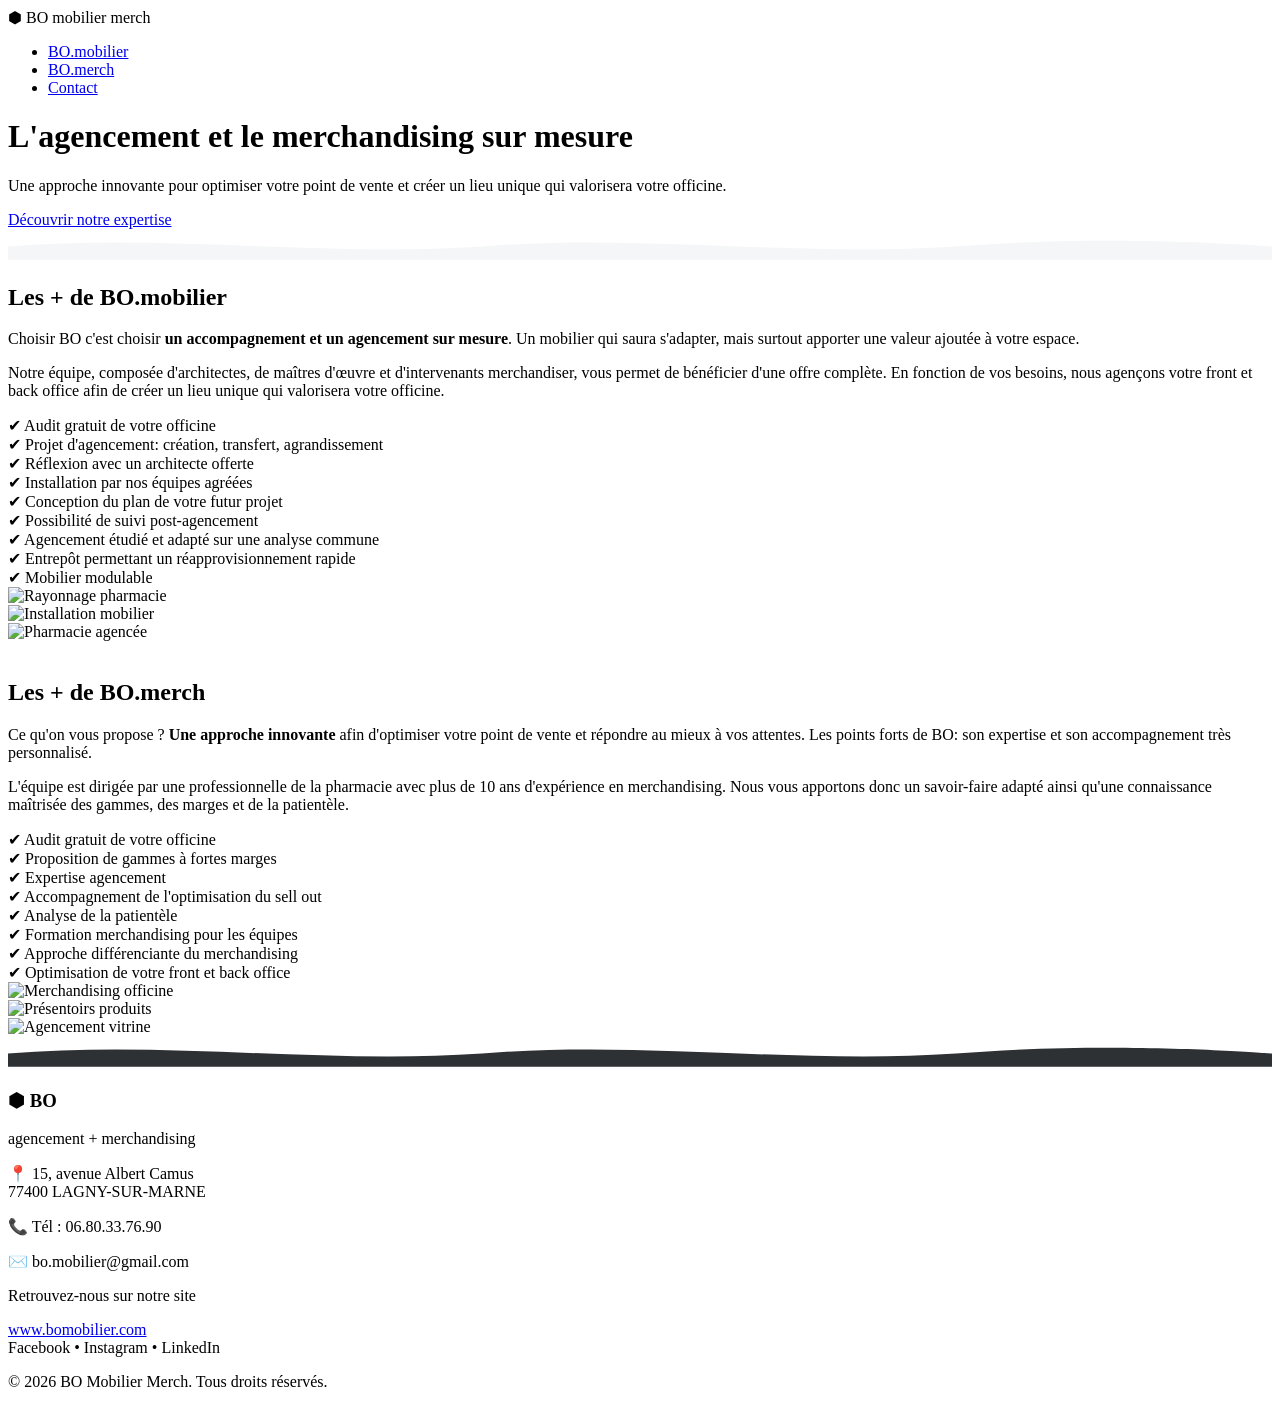
==== index.html @ 592b888e "Add files via upload" ====
<!DOCTYPE html>
<html lang="fr">
<head>
    <meta charset="UTF-8">
    <meta name="viewport" content="width=device-width, initial-scale=1.0">
    <title>BO Mobilier Merch | Agencement & Merchandising pour Pharmacies</title>
    <link rel="stylesheet" href="style.css">
    <link href="https://fonts.googleapis.com/css2?family=Montserrat:wght@300;400;600;700;900&display=swap" rel="stylesheet">
</head>
<body>

    <div id="scroll-progress"></div>

    <nav>
        <div class="logo">
            <span class="logo-icon">⬢</span> BO <span>mobilier merch</span>
        </div>
        <ul class="nav-links">
            <li><a href="#mobilier">BO.mobilier</a></li>
            <li><a href="#merch">BO.merch</a></li>
            <li><a href="#contact">Contact</a></li>
        </ul>
    </nav>

    <header class="hero">
        <div class="hero-content">
            <h1 style="animation: fadeInUp 0.8s ease 0.2s both;">L'agencement et le merchandising <span>sur mesure</span></h1>
            <p style="animation: fadeInUp 0.8s ease 0.5s both;">Une approche innovante pour optimiser votre point de vente et créer un lieu unique qui valorisera votre officine.</p>
            <a href="#mobilier" class="btn-primary" style="animation: fadeIn 0.8s ease 0.9s both;">Découvrir notre expertise</a>
        </div>
        <div class="wave-divider">
            <svg xmlns="http://www.w3.org/2000/svg" viewBox="0 0 2880 70" preserveAspectRatio="none">
                <path fill="#f4f6f7" d="M0,40 C360,10 720,65 1080,40 C1440,10 1800,65 2160,40 C2520,10 2880,40 2880,40 L2880,70 L0,70 Z"/>
            </svg>
        </div>
    </header>

    <section id="mobilier" class="section-detail bg-light">
        <div class="container text-center">
            <h2 class="reveal">Les <span class="plus">+</span> de BO.mobilier</h2>
            <p class="intro-text reveal reveal-delay-1">Choisir BO c'est choisir <strong>un accompagnement et un agencement sur mesure</strong>. Un mobilier qui saura s'adapter, mais surtout apporter une valeur ajoutée à votre espace.</p>
            <p class="sub-text reveal reveal-delay-2">Notre équipe, composée d'architectes, de maîtres d'œuvre et d'intervenants merchandiser, vous permet de bénéficier d'une offre complète. En fonction de vos besoins, nous agençons votre front et back office afin de créer un lieu unique qui valorisera votre officine.</p>

            <div class="features-grid">
                <div class="feature-item reveal reveal-delay-1">✔ Audit gratuit de votre officine</div>
                <div class="feature-item reveal reveal-delay-2">✔ Projet d'agencement: création, transfert, agrandissement</div>
                <div class="feature-item reveal reveal-delay-3">✔ Réflexion avec un architecte offerte</div>
                <div class="feature-item reveal reveal-delay-1">✔ Installation par nos équipes agréées</div>
                <div class="feature-item reveal reveal-delay-2">✔ Conception du plan de votre futur projet</div>
                <div class="feature-item reveal reveal-delay-3">✔ Possibilité de suivi post-agencement</div>
                <div class="feature-item reveal reveal-delay-1">✔ Agencement étudié et adapté sur une analyse commune</div>
                <div class="feature-item reveal reveal-delay-2">✔ Entrepôt permettant un réapprovisionnement rapide</div>
                <div class="feature-item reveal reveal-delay-3">✔ Mobilier modulable</div>
            </div>

            <div class="image-gallery">
                <div class="img-box reveal reveal-delay-1"><img src="pharma4.png" alt="Rayonnage pharmacie"></div>
                <div class="img-box reveal reveal-delay-2"><img src="pharma2.png" alt="Installation mobilier"></div>
                <div class="img-box reveal reveal-delay-3"><img src="pharma6.jpg" alt="Pharmacie agencée"></div>
            </div>
        </div>
    </section>

    <section class="panoramic-banner" id="panoramicBanner">
        <img src="pharma5.jpg" id="panoramicImg" class="panoramic-img" alt="Transition">
    </section>

    <section id="merch" class="section-detail bg-green">
        <div class="container text-center">
            <h2 class="reveal">Les <span class="plus">+</span> de BO.merch</h2>
            <p class="intro-text reveal reveal-delay-1">Ce qu'on vous propose ? <strong>Une approche innovante</strong> afin d'optimiser votre point de vente et répondre au mieux à vos attentes. Les points forts de BO: son expertise et son accompagnement très personnalisé.</p>
            <p class="sub-text reveal reveal-delay-2">L'équipe est dirigée par une professionnelle de la pharmacie avec plus de 10 ans d'expérience en merchandising. Nous vous apportons donc un savoir-faire adapté ainsi qu'une connaissance maîtrisée des gammes, des marges et de la patientèle.</p>

            <div class="features-grid">
                <div class="feature-item reveal reveal-delay-1">✔ Audit gratuit de votre officine</div>
                <div class="feature-item reveal reveal-delay-2">✔ Proposition de gammes à fortes marges</div>
                <div class="feature-item reveal reveal-delay-3">✔ Expertise agencement</div>
                <div class="feature-item reveal reveal-delay-1">✔ Accompagnement de l'optimisation du sell out</div>
                <div class="feature-item reveal reveal-delay-2">✔ Analyse de la patientèle</div>
                <div class="feature-item reveal reveal-delay-3">✔ Formation merchandising pour les équipes</div>
                <div class="feature-item reveal reveal-delay-1">✔ Approche différenciante du merchandising</div>
                <div class="feature-item reveal reveal-delay-2">✔ Optimisation de votre front et back office</div>
            </div>

            <div class="image-gallery">
                <div class="img-box reveal reveal-delay-1"><img src="pharma1.jpeg" alt="Merchandising officine"></div>
                <div class="img-box reveal reveal-delay-2"><img src="pharma3.png" alt="Présentoirs produits"></div>
                <div class="img-box reveal reveal-delay-3"><img src="pharma5.jpg" alt="Agencement vitrine"></div>
            </div>
        </div>
        <div class="wave-divider">
            <svg xmlns="http://www.w3.org/2000/svg" viewBox="0 0 2880 70" preserveAspectRatio="none">
                <path fill="#2d3134" d="M0,40 C360,10 720,65 1080,40 C1440,10 1800,65 2160,40 C2520,10 2880,40 2880,40 L2880,70 L0,70 Z"/>
            </svg>
        </div>
    </section>

    <footer id="contact" class="bg-dark">
        <div class="footer-container">
            <div class="footer-logo">
                <h3><span class="logo-icon">⬢</span> BO</h3>
                <p>agencement + merchandising</p>
            </div>
            <div class="footer-contact">
                <p>📍 15, avenue Albert Camus<br>77400 LAGNY-SUR-MARNE</p>
                <p>📞 Tél : 06.80.33.76.90</p>
                <p>✉️ bo.mobilier@gmail.com</p>
            </div>
            <div class="footer-social">
                <p>Retrouvez-nous sur notre site</p>
                <a href="http://www.bomobilier.com" class="website-link">www.bomobilier.com</a>
                <div class="social-icons">
                    <span>Facebook</span> • <span>Instagram</span> • <span>LinkedIn</span>
                </div>
            </div>
        </div>
        <div class="footer-bottom">
            <p>&copy; 2026 BO Mobilier Merch. Tous droits réservés.</p>
        </div>
    </footer>


    <script>
        const observer = new IntersectionObserver((entries) => {
            entries.forEach(entry => {
                if (entry.isIntersecting) {
                    entry.target.classList.add('visible');
                    observer.unobserve(entry.target);
                }
            });
        }, { threshold: 0.15 });

        document.querySelectorAll('.reveal').forEach(el => observer.observe(el));

        // Barre de progression
        const scrollProgress = document.getElementById('scroll-progress');

        // Parallaxe hero
        const hero = document.querySelector('.hero');

        window.addEventListener('scroll', () => {
            const scrollTop = window.scrollY;
            const docHeight = document.documentElement.scrollHeight - window.innerHeight;
            scrollProgress.style.width = (scrollTop / docHeight * 100) + '%';
            hero.style.backgroundPositionY = (scrollTop * 0.4) + 'px';
        }, { passive: true });

        // Panoramique gauche → droite au scroll
        const panoramicImg = document.getElementById('panoramicImg');
        const panoramicSection = document.getElementById('panoramicBanner');

        window.addEventListener('scroll', () => {
            const rect = panoramicSection.getBoundingClientRect();
            const total = window.innerHeight + panoramicSection.offsetHeight;
            const current = window.innerHeight - rect.top;
            const progress = Math.max(0, Math.min(1, current / total));
            // L'image fait 160vw, le conteneur 100vw → overflow de 60vw
            panoramicImg.style.transform = `translateX(${-progress * 60}vw)`;
        }, { passive: true });
    </script>
</body>
</html>
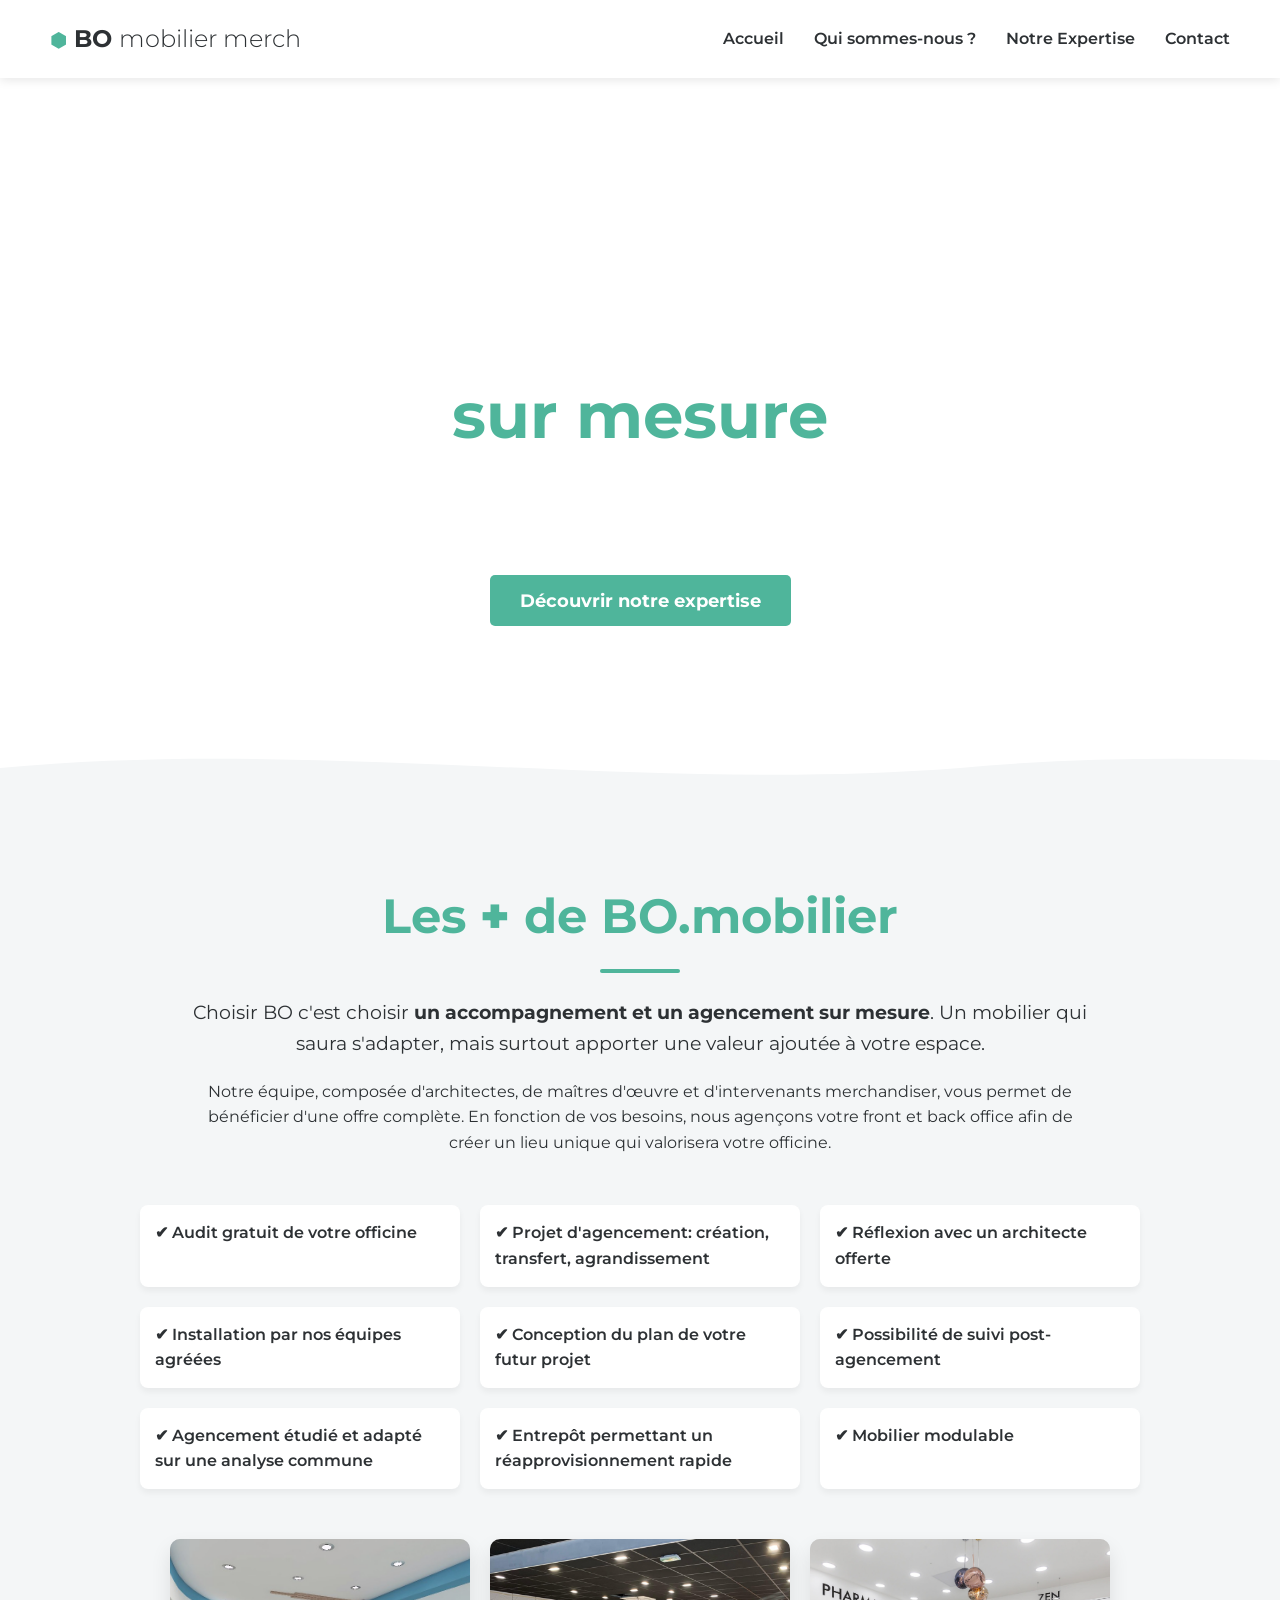
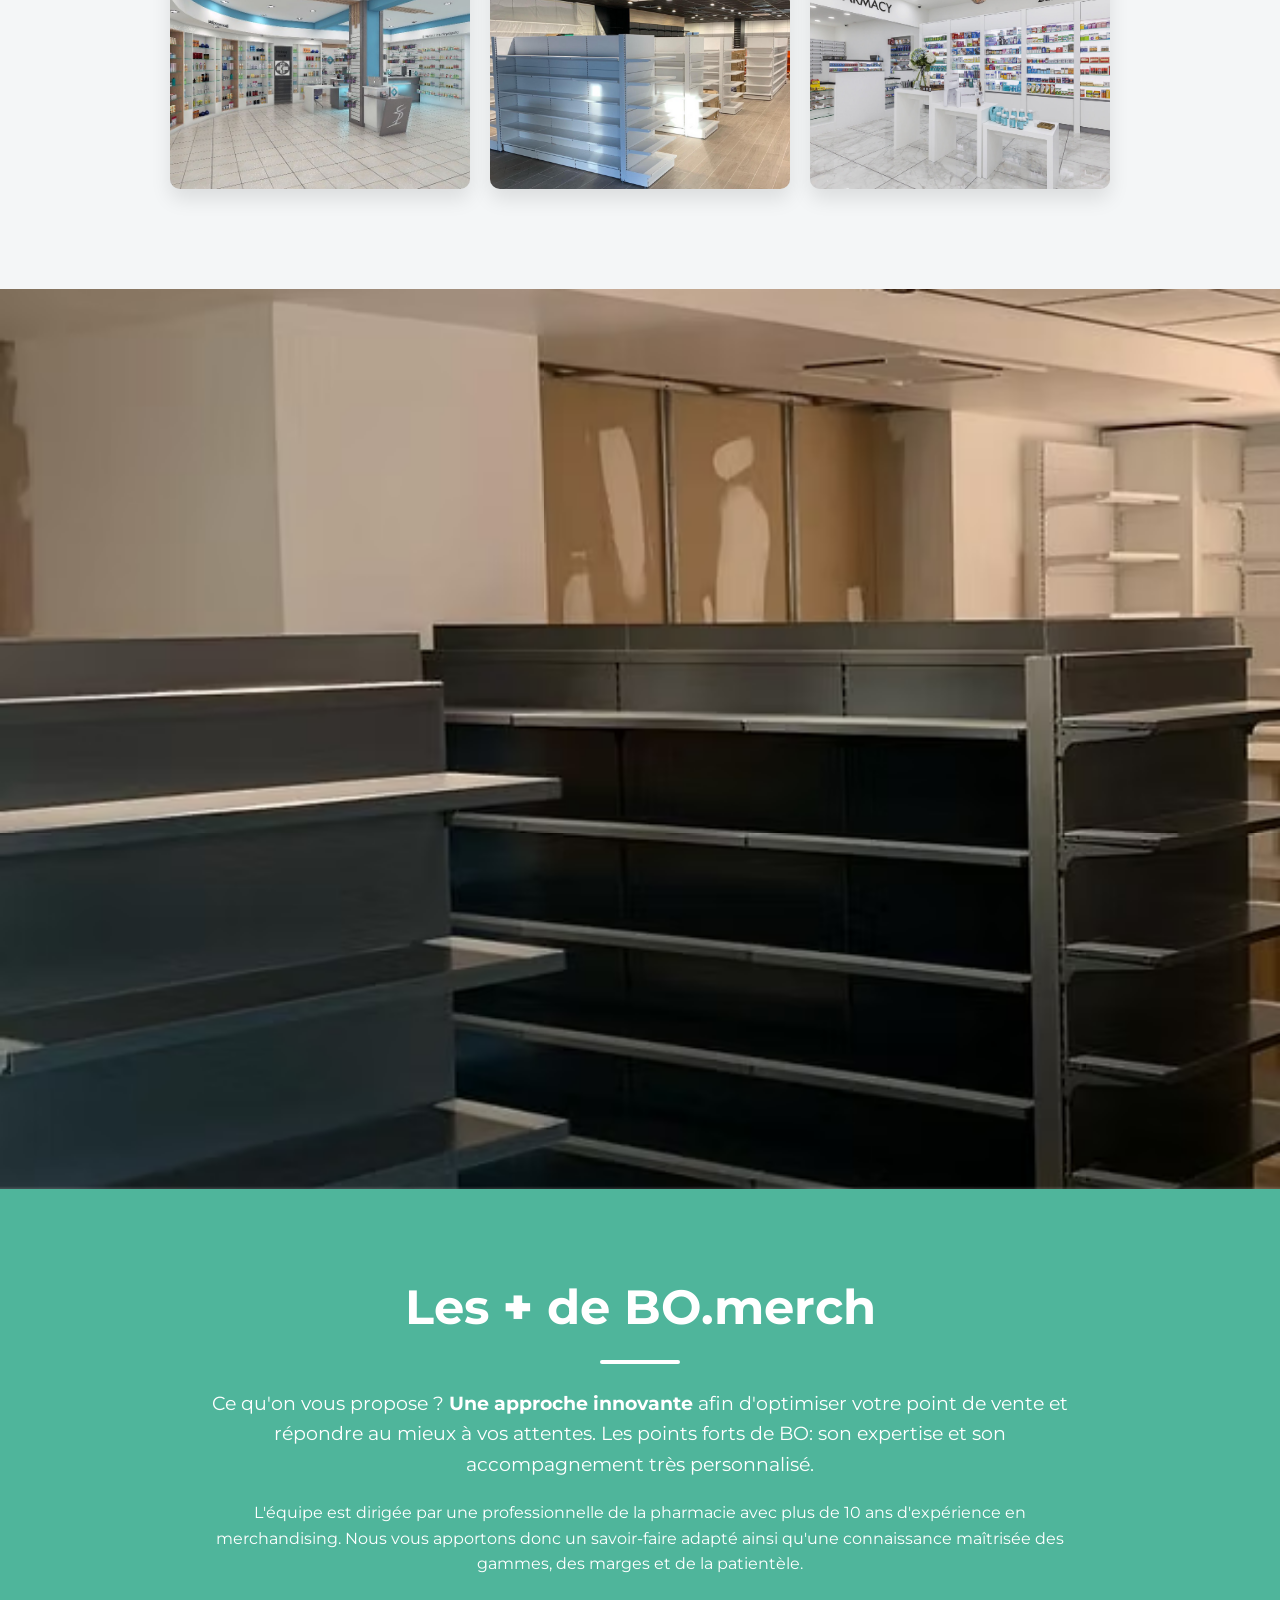
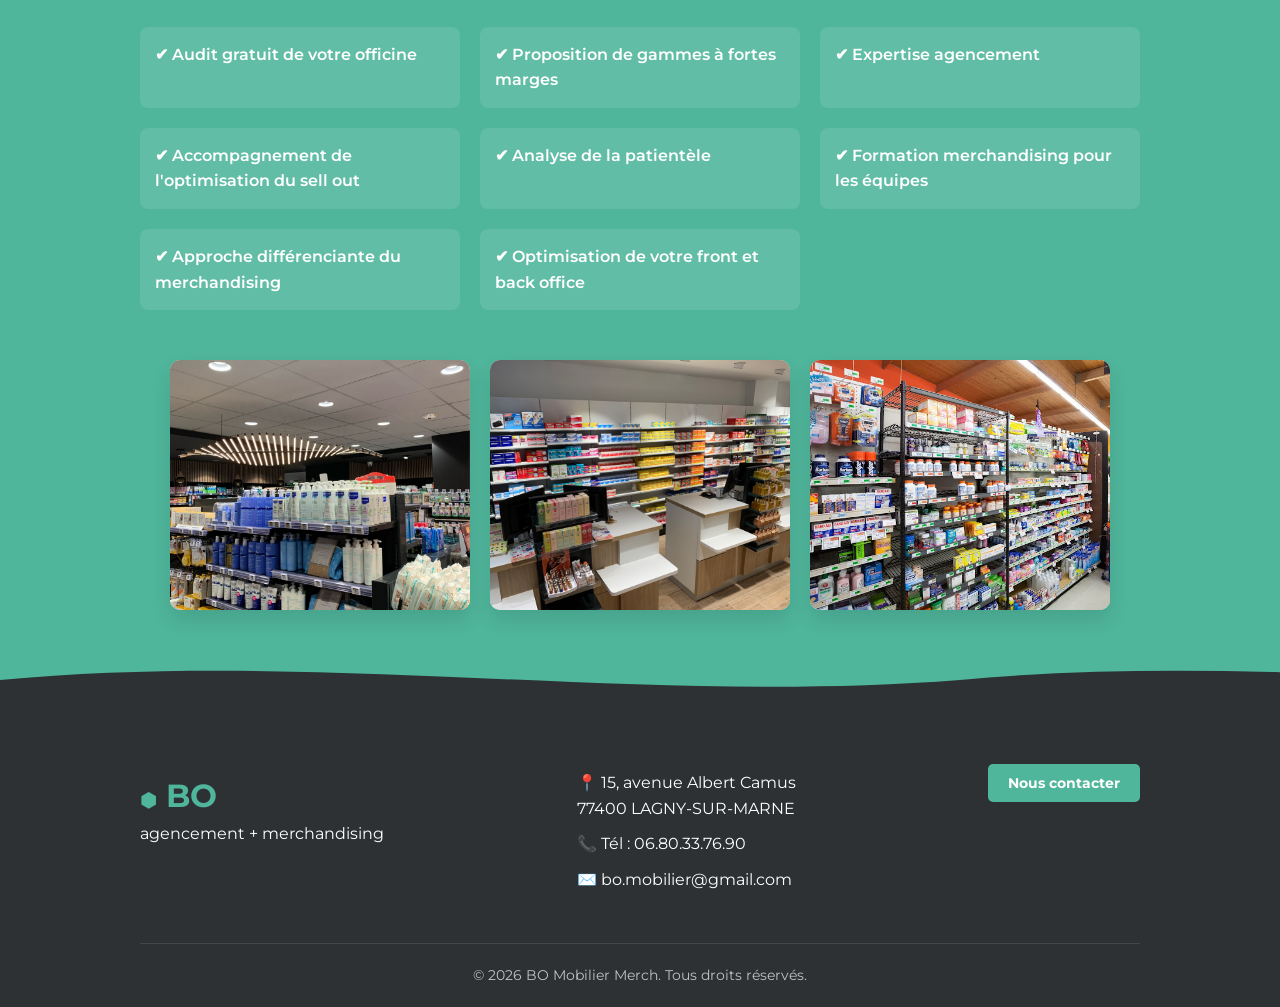
==== commit d9b657ea: "Add files via upload" ====
--- a/index.html
+++ b/index.html
@@ -8,7 +8,6 @@
     <link href="https://fonts.googleapis.com/css2?family=Montserrat:wght@300;400;600;700;900&display=swap" rel="stylesheet">
 </head>
 <body>
-
     <div id="scroll-progress"></div>
 
     <nav>
@@ -16,9 +15,10 @@
             <span class="logo-icon">⬢</span> BO <span>mobilier merch</span>
         </div>
         <ul class="nav-links">
-            <li><a href="#mobilier">BO.mobilier</a></li>
-            <li><a href="#merch">BO.merch</a></li>
-            <li><a href="#contact">Contact</a></li>
+            <li><a href="index.html">Accueil</a></li>
+            <li><a href="a-propos.html">Qui sommes-nous ?</a></li>
+            <li><a href="expertise.html">Notre Expertise</a></li>
+            <li><a href="contact.html" >Contact</a></li>
         </ul>
     </nav>
 
@@ -62,7 +62,7 @@
     </section>
 
     <section class="panoramic-banner" id="panoramicBanner">
-        <img src="pharma5.jpg" id="panoramicImg" class="panoramic-img" alt="Transition">
+        <img src="meublemouv.avif" id="panoramicImg" class="panoramic-img" alt="Transition">
     </section>
 
     <section id="merch" class="section-detail bg-green">
@@ -107,11 +107,7 @@
                 <p>✉️ bo.mobilier@gmail.com</p>
             </div>
             <div class="footer-social">
-                <p>Retrouvez-nous sur notre site</p>
-                <a href="http://www.bomobilier.com" class="website-link">www.bomobilier.com</a>
-                <div class="social-icons">
-                    <span>Facebook</span> • <span>Instagram</span> • <span>LinkedIn</span>
-                </div>
+                <a href="contact.html" class="btn-primary" style="font-size: 0.9rem; padding: 10px 20px;">Nous contacter</a>
             </div>
         </div>
         <div class="footer-bottom">
--- a/style.css
+++ b/style.css
@@ -0,0 +1,575 @@
+:root {
+    --vert-bo: #4fb59b;
+    --vert-bo-fonce: #3d8e7a;
+    --gris-bo: #2d3134;
+    --blanc: #ffffff;
+    --light: #f4f6f7;
+}
+
+
+/* --- ANIMATIONS KEYFRAMES --- */
+@keyframes fadeInDown {
+    from { opacity: 0; transform: translateY(-30px); }
+    to   { opacity: 1; transform: translateY(0); }
+}
+
+@keyframes fadeInUp {
+    from { opacity: 0; transform: translateY(40px); }
+    to   { opacity: 1; transform: translateY(0); }
+}
+
+@keyframes fadeIn {
+    from { opacity: 0; }
+    to   { opacity: 1; }
+}
+
+@keyframes waveMove {
+    0%   { transform: translateX(0); }
+    100% { transform: translateX(-50%); }
+}
+
+/* --- BARRE DE PROGRESSION --- */
+#scroll-progress {
+    position: fixed;
+    top: 0;
+    left: 0;
+    height: 3px;
+    background: linear-gradient(90deg, var(--vert-bo-fonce), var(--vert-bo));
+    z-index: 9999;
+    width: 0%;
+    transition: width 0.1s linear;
+    pointer-events: none;
+}
+
+/* --- VAGUES DE TRANSITION --- */
+.wave-divider {
+    position: absolute;
+    bottom: 0;
+    left: 0;
+    width: 100%;
+    overflow: hidden;
+    line-height: 0;
+    z-index: 2;
+}
+
+.wave-divider svg {
+    display: block;
+    width: 200%;
+    height: 70px;
+    animation: waveMove 5s linear infinite;
+}
+
+/* Scroll reveal — état initial (invisible) */
+.reveal {
+    opacity: 0;
+    transform: translateY(40px);
+    transition: opacity 0.7s ease, transform 0.7s ease;
+}
+.reveal.visible {
+    opacity: 1;
+    transform: translateY(0);
+}
+
+/* Délais pour les éléments en cascade */
+.reveal-delay-1 { transition-delay: 0.1s; }
+.reveal-delay-2 { transition-delay: 0.2s; }
+.reveal-delay-3 { transition-delay: 0.3s; }
+.reveal-delay-4 { transition-delay: 0.4s; }
+.reveal-delay-5 { transition-delay: 0.5s; }
+.reveal-delay-6 { transition-delay: 0.6s; }
+
+/* --- CONFIGURATION DE BASE --- */
+:root {
+    --vert-bo: #4fb59b;
+    --vert-bo-fonce: #3d927d;
+    --gris-bo: #2d3134;
+    --blanc: #ffffff;
+    --gris-clair: #f4f6f7;
+}
+
+* {
+    margin: 0;
+    padding: 0;
+    box-sizing: border-box;
+    font-family: 'Montserrat', sans-serif;
+    scroll-behavior: smooth;
+}
+
+body {
+    color: var(--gris-bo);
+    line-height: 1.6;
+}
+
+.container {
+    max-width: 1200px;
+    margin: 0 auto;
+    padding: 0 20px;
+}
+
+.text-center { text-align: center; }
+.bg-light { background-color: var(--gris-clair); }
+.bg-green { background-color: var(--vert-bo); color: var(--blanc); }
+.bg-dark { background-color: var(--gris-bo); color: var(--blanc); }
+
+/* --- NAVIGATION --- */
+nav {
+    display: flex;
+    justify-content: space-between;
+    align-items: center;
+    padding: 20px 50px;
+    background-color: var(--blanc);
+    position: sticky;
+    top: 0;
+    z-index: 1000;
+    box-shadow: 0 2px 10px rgba(0,0,0,0.1);
+    animation: fadeInDown 0.6s ease both;
+}
+
+.logo {
+    font-size: 1.5rem;
+    font-weight: 700;
+    color: var(--gris-bo);
+}
+
+.logo span:not(.logo-icon) { font-weight: 300; }
+.logo-icon { color: var(--vert-bo); font-size: 1.2rem; }
+
+.nav-links {
+    list-style: none;
+    display: flex;
+    gap: 30px;
+}
+
+.nav-links a {
+    text-decoration: none;
+    color: var(--gris-bo);
+    font-weight: 600;
+    transition: color 0.3s;
+}
+
+.nav-links a:hover { color: var(--vert-bo); }
+
+/* --- HERO SECTION (Accueil) - MISE À JOUR CLEF --- */
+.hero {
+    height: 80vh;
+    display: flex;
+    align-items: center;
+    justify-content: center;
+    text-align: center;
+    padding: 20px;
+    color: var(--blanc);
+    position: relative;
+    background-color: transparent;
+    background-image: url('motif-bo.png');
+    background-repeat: repeat;
+    background-position: center top;
+    background-size: auto;
+}
+
+.hero h1 {
+    font-size: 4rem;
+    margin-bottom: 20px;
+    /* On force la couleur blanche au cas où */
+    color: var(--blanc);
+}
+
+.hero h1 span { color: var(--vert-bo); }
+
+.hero p {
+    font-size: 1.2rem;
+    max-width: 800px;
+    margin: 0 auto 40px auto;
+    color: var(--blanc); /* Couleur blanche pour le paragraphe */
+}
+
+.btn-primary {
+    background-color: var(--vert-bo);
+    color: var(--blanc);
+    padding: 15px 30px;
+    text-decoration: none;
+    font-weight: 700;
+    border-radius: 5px;
+    font-size: 1.1rem;
+    transition: background 0.3s;
+}
+
+.btn-primary:hover { background-color: var(--vert-bo-fonce); }
+
+/* --- SECTIONS DÉTAILS --- */
+.section-detail {
+    padding: 80px 0 100px;
+    position: relative;
+}
+
+.section-detail h2 {
+    font-size: 3rem;
+    margin-bottom: 10px;
+}
+
+/* Soulignement animé sur les titres */
+.section-detail h2::after {
+    content: '';
+    display: block;
+    height: 4px;
+    background: currentColor;
+    border-radius: 2px;
+    margin: 14px auto 24px;
+    width: 0;
+    transition: width 0.8s ease 0.3s;
+}
+
+.section-detail h2.visible::after {
+    width: 80px;
+}
+
+.bg-light h2 { color: var(--vert-bo); }
+.bg-green h2 { color: var(--blanc); }
+.plus { font-weight: 900; }
+
+.intro-text {
+    font-size: 1.2rem;
+    margin-bottom: 20px;
+    max-width: 900px;
+    margin-left: auto;
+    margin-right: auto;
+}
+
+.sub-text {
+    font-size: 1rem;
+    margin-bottom: 50px;
+    max-width: 900px;
+    margin-left: auto;
+    margin-right: auto;
+    opacity: 0.9;
+}
+
+/* Grille des caractéristiques (Les petits V) */
+.features-grid {
+    display: grid;
+    grid-template-columns: repeat(auto-fit, minmax(300px, 1fr));
+    gap: 20px;
+    text-align: left;
+    margin-bottom: 50px;
+    max-width: 1000px;
+    margin-left: auto;
+    margin-right: auto;
+}
+
+.feature-item {
+    padding: 15px;
+    background: rgba(255,255,255,0.1);
+    border-radius: 8px;
+    font-weight: 600;
+}
+
+.bg-light .feature-item {
+    background: var(--blanc);
+    box-shadow: 0 4px 6px rgba(0,0,0,0.05);
+}
+
+/* Galeries d'images */
+.image-gallery {
+    display: flex;
+    justify-content: center;
+    gap: 20px;
+}
+
+.img-box {
+    width: 300px;
+    height: 250px;
+    background-color: #ddd;
+    border-radius: 10px;
+    overflow: hidden;
+    box-shadow: 0 10px 20px rgba(0,0,0,0.1);
+    transition: transform 0.35s ease, box-shadow 0.35s ease;
+}
+
+.img-box:hover {
+    transform: scale(1.08) rotate(3deg);
+    box-shadow: 0 20px 40px rgba(0,0,0,0.25);
+}
+
+.img-box img {
+    width: 100%;
+    height: 100%;
+    object-fit: cover;
+    transition: transform 0.4s ease;
+}
+
+.img-box:hover img {
+    transform: scale(1.1);
+}
+
+/* --- BANNIÈRE PANORAMIQUE --- */
+.panoramic-banner {
+    width: 100%;
+    height: 100vh;
+    overflow: hidden;
+    position: relative;
+}
+
+.panoramic-img {
+    height: 100%;
+    width: 160%;
+    object-fit: cover;
+    display: block;
+    will-change: transform;
+    transform: translateX(0vw);
+}
+
+/* --- PIED DE PAGE --- */
+footer { padding: 60px 20px 20px 20px; }
+
+.footer-container {
+    max-width: 1000px;
+    margin: 0 auto;
+    display: flex;
+    justify-content: space-between;
+    flex-wrap: wrap;
+    gap: 40px;
+    border-bottom: 1px solid rgba(255,255,255,0.1);
+    padding-bottom: 40px;
+    margin-bottom: 20px;
+}
+
+.footer-logo h3 {
+    font-size: 2rem;
+    color: var(--vert-bo);
+}
+
+.footer-contact p { margin-bottom: 10px; }
+
+.website-link {
+    color: var(--vert-bo);
+    text-decoration: none;
+    font-weight: bold;
+    font-size: 1.2rem;
+    display: block;
+    margin: 10px 0;
+}
+
+.social-icons span {
+    cursor: pointer;
+    font-weight: bold;
+}
+
+.social-icons span:hover { color: var(--vert-bo); }
+
+.footer-bottom {
+    text-align: center;
+    font-size: 0.9rem;
+    opacity: 0.7;
+}
+
+
+.split-content { display: flex; gap: 40px; align-items: center; margin-top: 30px; }
+.text-side { flex: 1; }
+.image-side { flex: 1; }
+.experience-box { background: #fff; padding: 25px; border-radius: 15px; margin-top: 20px; border-left: 5px solid var(--vert-bo); }
+.experience-box ul { list-style: none; padding-top: 10px; }
+.experience-box li::before { content: "• "; color: var(--vert-bo); font-weight: bold; }
+
+.steps-grid { display: grid; grid-template-columns: repeat(auto-fit, minmax(300px, 1fr)); gap: 30px; margin-top: 40px; }
+.step-card { background: #fdfdfd; padding: 30px; border-radius: 20px; box-shadow: 0 10px 30px rgba(0,0,0,0.05); transition: 0.3s; }
+.step-card:hover { transform: translateY(-10px); }
+.step-card h3 { color: var(--vert-bo); margin-bottom: 10px; }
+
+
+/* SECTION PROPOS */
+.split-content { display: flex; align-items: center; gap: 60px; }
+.text-side { flex: 1; text-align: left; }
+.image-side { flex: 1; }
+.floating-img { width: 100%; border-radius: 20px; box-shadow: 20px 20px 0 var(--vert-bo); }
+.highlight-text { font-size: 1.2rem; font-weight: 700; color: var(--vert-bo); margin-bottom: 15px; }
+.history-card { background: white; padding: 30px; border-radius: 15px; margin-top: 30px; box-shadow: 0 10px 30px rgba(0,0,0,0.05); }
+.experience-tags { margin-top: 20px; display: flex; gap: 10px; flex-wrap: wrap; }
+.experience-tags span { background: var(--light); padding: 5px 15px; border-radius: 20px; font-size: 0.8rem; font-weight: 600; }
+
+
+
+/* --- STYLES PAGE CONTACT --- */
+.contact-wrapper {
+    max-width: 800px;
+    margin: 0 auto;
+    background: white;
+    padding: 50px;
+    border-radius: 30px;
+    box-shadow: 0 15px 50px rgba(0,0,0,0.08);
+}
+
+.contact-header {
+    text-align: center;
+    margin-bottom: 40px;
+}
+
+.contact-form .form-row {
+    display: flex;
+    gap: 20px;
+    margin-bottom: 20px;
+}
+
+.contact-form .form-group {
+    flex: 1;
+    display: flex;
+    flex-direction: column;
+    margin-bottom: 20px;
+    text-align: left;
+}
+
+.contact-form label {
+    font-weight: 600;
+    margin-bottom: 8px;
+    color: var(--gris-bo);
+    font-size: 0.9rem;
+}
+
+.contact-form input, 
+.contact-form textarea {
+    padding: 12px 15px;
+    border: 1px solid #e0e0e0;
+    border-radius: 10px;
+    font-family: inherit;
+    font-size: 1rem;
+    transition: 0.3s;
+}
+
+.contact-form input:focus, 
+.contact-form textarea:focus {
+    outline: none;
+    border-color: var(--vert-bo);
+    box-shadow: 0 0 0 3px rgba(79, 181, 155, 0.1);
+}
+
+@media (max-width: 600px) {
+    .contact-wrapper { padding: 30px 20px; }
+    .contact-form .form-row { flex-direction: column; gap: 0; }
+}
+
+
+/* --- AMÉLIORATIONS PAGE EXPERTISE --- */
+
+/* Cartes Expertise */
+.card-image {
+    width: 100%;
+    height: 250px; /* Taille fixe pour toutes les images */
+    overflow: hidden;
+    position: relative;
+}
+
+.card-image img {
+    width: 100%;
+    height: 100%;
+    object-fit: cover; /* Remplit l'espace sans déformer */
+    object-position: center;
+    transition: transform 0.5s ease;
+}
+
+.step-card:hover .card-image img {
+    transform: scale(1.1);
+}
+
+.card-body {
+    padding: 30px;
+    flex-grow: 1; /* Pousse le contenu pour aligner les bas de cartes */
+}
+
+
+.badge {
+    position: absolute;
+    top: 15px;
+    right: 15px;
+    background: var(--vert-bo);
+    color: white;
+    padding: 5px 12px;
+    border-radius: 20px;
+    font-size: 0.75rem;
+    font-weight: 700;
+    text-transform: uppercase;
+}
+
+.check-list {
+    list-style: none;
+    margin-top: 20px;
+    text-align: left;
+}
+
+.check-list li {
+    margin-bottom: 8px;
+    font-size: 0.9rem;
+    padding-left: 25px;
+    position: relative;
+}
+
+.check-list li::before {
+    content: '✓';
+    position: absolute;
+    left: 0;
+    color: var(--vert-bo);
+    font-weight: 900;
+}
+
+/* Barre de stats */
+.stats-bar {
+    padding: 40px 0;
+}
+
+.stats-grid-mini {
+    display: flex;
+    justify-content: space-around;
+    flex-wrap: wrap;
+    gap: 30px;
+}
+
+.stat-item {
+    text-align: center;
+    color: white;
+}
+
+.stat-item strong {
+    display: block;
+    font-size: 2.5rem;
+    line-height: 1;
+}
+
+.stat-item span {
+    font-size: 0.9rem;
+    text-transform: uppercase;
+    letter-spacing: 1px;
+}
+
+/* Méthode Timeline */
+.method-timeline {
+    display: flex;
+    justify-content: space-between;
+    margin-top: 50px;
+    position: relative;
+}
+
+.method-item {
+    flex: 1;
+    text-align: center;
+    position: relative;
+    padding: 0 20px;
+}
+
+.method-circle {
+    width: 60px;
+    height: 60px;
+    background: var(--vert-bo);
+    color: white;
+    border-radius: 50%;
+    display: flex;
+    align-items: center;
+    justify-content: center;
+    font-weight: 900;
+    font-size: 1.2rem;
+    margin: 0 auto 20px;
+    box-shadow: 0 5px 15px rgba(79, 181, 155, 0.3);
+}
+
+@media (max-width: 768px) {
+    .method-timeline { flex-direction: column; gap: 40px; }
+}
+
+
+
